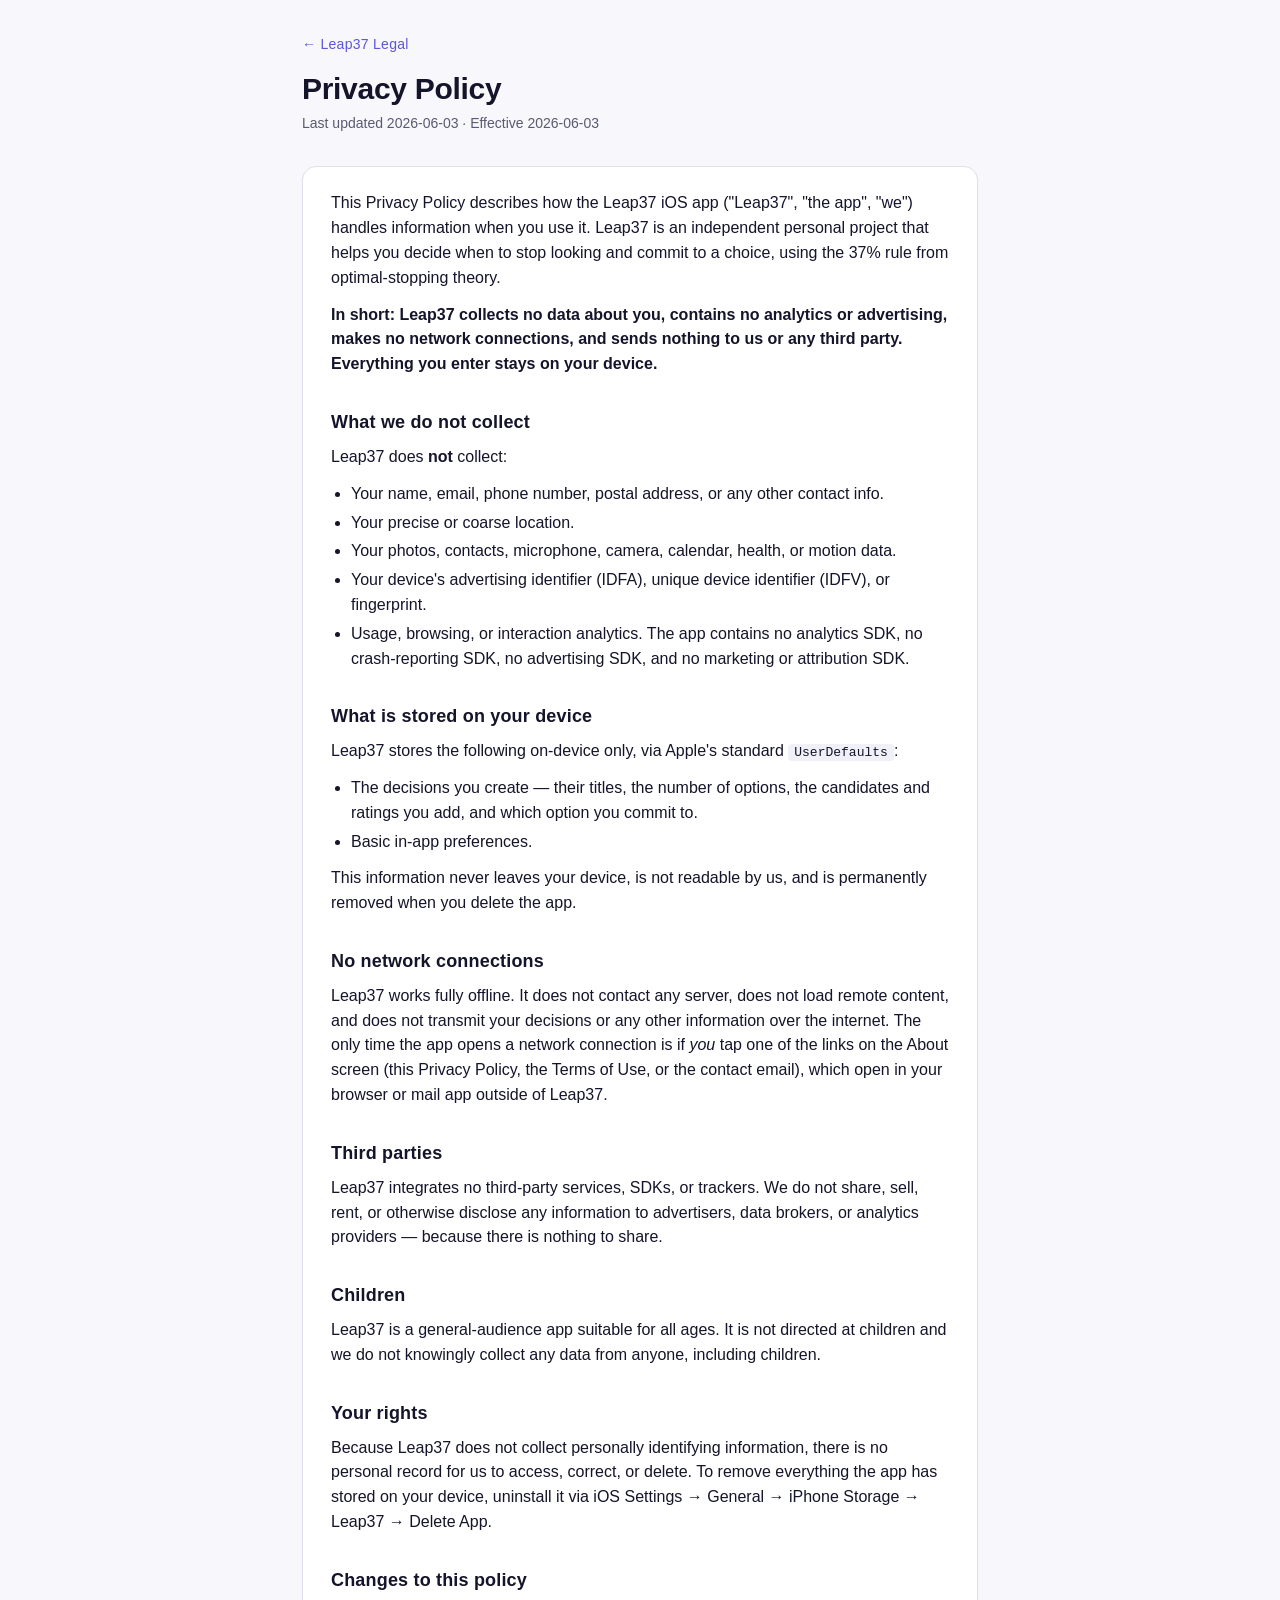
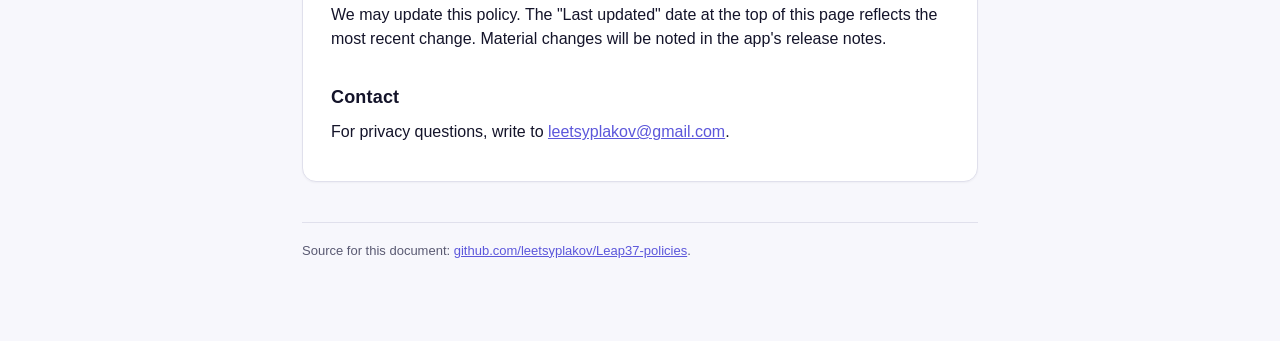
==== privacy.html @ d9da0608 "Leap37 legal: privacy policy and terms of use Static GitHub Pages site (privacy.html, terms.html) fo" ====
<!doctype html>
<html lang="en">
<head>
<meta charset="utf-8" />
<meta name="viewport" content="width=device-width, initial-scale=1" />
<title>Leap37 — Privacy Policy</title>
<link rel="stylesheet" href="style.css" />
</head>
<body>
<div class="wrap">
    <header>
        <a href="./">← Leap37 Legal</a>
        <h1>Privacy Policy</h1>
        <p class="lede">Last updated 2026-06-03 · Effective 2026-06-03</p>
    </header>

    <div class="card">
        <p>This Privacy Policy describes how the Leap37 iOS app ("Leap37", "the app", "we") handles
        information when you use it. Leap37 is an independent personal project that helps you decide when
        to stop looking and commit to a choice, using the 37% rule from optimal-stopping theory.</p>

        <p><strong>In short: Leap37 collects no data about you, contains no analytics or advertising,
        makes no network connections, and sends nothing to us or any third party. Everything you enter
        stays on your device.</strong></p>

        <h2>What we do not collect</h2>
        <p>Leap37 does <strong>not</strong> collect:</p>
        <ul>
            <li>Your name, email, phone number, postal address, or any other contact info.</li>
            <li>Your precise or coarse location.</li>
            <li>Your photos, contacts, microphone, camera, calendar, health, or motion data.</li>
            <li>Your device's advertising identifier (IDFA), unique device identifier (IDFV), or fingerprint.</li>
            <li>Usage, browsing, or interaction analytics. The app contains no analytics SDK,
                no crash-reporting SDK, no advertising SDK, and no marketing or attribution SDK.</li>
        </ul>

        <h2>What is stored on your device</h2>
        <p>Leap37 stores the following on-device only, via Apple's standard <code>UserDefaults</code>:</p>
        <ul>
            <li>The decisions you create — their titles, the number of options, the candidates and ratings
                you add, and which option you commit to.</li>
            <li>Basic in-app preferences.</li>
        </ul>
        <p>This information never leaves your device, is not readable by us, and is permanently removed
        when you delete the app.</p>

        <h2>No network connections</h2>
        <p>Leap37 works fully offline. It does not contact any server, does not load remote content,
        and does not transmit your decisions or any other information over the internet. The only time
        the app opens a network connection is if <em>you</em> tap one of the links on the About screen
        (this Privacy Policy, the Terms of Use, or the contact email), which open in your browser or
        mail app outside of Leap37.</p>

        <h2>Third parties</h2>
        <p>Leap37 integrates no third-party services, SDKs, or trackers. We do not share, sell, rent, or
        otherwise disclose any information to advertisers, data brokers, or analytics providers — because
        there is nothing to share.</p>

        <h2>Children</h2>
        <p>Leap37 is a general-audience app suitable for all ages. It is not directed at children and we
        do not knowingly collect any data from anyone, including children.</p>

        <h2>Your rights</h2>
        <p>Because Leap37 does not collect personally identifying information, there is no personal record
        for us to access, correct, or delete. To remove everything the app has stored on your device,
        uninstall it via iOS Settings → General → iPhone Storage → Leap37 → Delete App.</p>

        <h2>Changes to this policy</h2>
        <p>We may update this policy. The "Last updated" date at the top of this page reflects the most
        recent change. Material changes will be noted in the app's release notes.</p>

        <h2>Contact</h2>
        <p>For privacy questions, write to
        <a href="mailto:leetsyplakov@gmail.com">leetsyplakov@gmail.com</a>.</p>
    </div>

    <footer>
        Source for this document:
        <a href="https://github.com/leetsyplakov/Leap37-policies/blob/main/privacy.html" target="_blank" rel="noopener">github.com/leetsyplakov/Leap37-policies</a>.
    </footer>
</div>
</body>
</html>
---- style.css ----
:root {
    --bg: #f7f7fc;
    --card: #ffffff;
    --text: #14142a;
    --muted: #5a5a72;
    --accent: #5c57db;
    --border: #e0e0ec;
    --code-bg: #f0f0f8;
}

@media (prefers-color-scheme: dark) {
    :root {
        --bg: #101022;
        --card: #1a1a33;
        --text: #ececf6;
        --muted: #a3a3bd;
        --accent: #9c98ff;
        --border: #2c2c4a;
        --code-bg: #20203c;
    }
}

* { box-sizing: border-box; }
html { -webkit-text-size-adjust: 100%; }
body {
    margin: 0;
    background: var(--bg);
    color: var(--text);
    font: 16px/1.55 -apple-system, BlinkMacSystemFont, "SF Pro Text", Helvetica, Arial, sans-serif;
}
.wrap {
    max-width: 720px;
    margin: 0 auto;
    padding: 32px 22px 80px;
}
header {
    margin-bottom: 32px;
}
header a {
    color: var(--accent);
    text-decoration: none;
    font-size: 14px;
    letter-spacing: 0.02em;
}
h1 {
    font-size: 30px;
    line-height: 1.2;
    margin: 14px 0 6px;
    letter-spacing: -0.01em;
}
.lede {
    color: var(--muted);
    margin: 0 0 28px;
    font-size: 14px;
}
h2 {
    font-size: 18px;
    margin: 32px 0 8px;
    letter-spacing: 0.01em;
}
p, ul { margin: 0 0 12px; }
ul { padding-left: 20px; }
li { margin: 4px 0; }
a { color: var(--accent); }
strong { color: var(--text); }
.card {
    background: var(--card);
    border: 1px solid var(--border);
    border-radius: 14px;
    padding: 24px 28px;
    box-shadow: 0 1px 2px rgba(20, 20, 42, 0.04);
}
code {
    background: var(--code-bg);
    padding: 1px 6px;
    border-radius: 4px;
    font: 13px/1.5 "SF Mono", Menlo, monospace;
}
footer {
    margin-top: 40px;
    padding-top: 18px;
    border-top: 1px solid var(--border);
    color: var(--muted);
    font-size: 13px;
}
footer a { color: var(--accent); }
.list-card {
    display: block;
    padding: 18px 22px;
    margin-top: 14px;
    background: var(--card);
    border: 1px solid var(--border);
    border-radius: 12px;
    text-decoration: none;
    color: var(--text);
    transition: transform 0.1s ease, box-shadow 0.1s ease;
}
.list-card:hover {
    transform: translateY(-1px);
    box-shadow: 0 4px 14px rgba(92, 87, 219, 0.12);
}
.list-card h3 { margin: 0 0 4px; font-size: 17px; color: var(--accent); }
.list-card p  { margin: 0; color: var(--muted); font-size: 14px; }
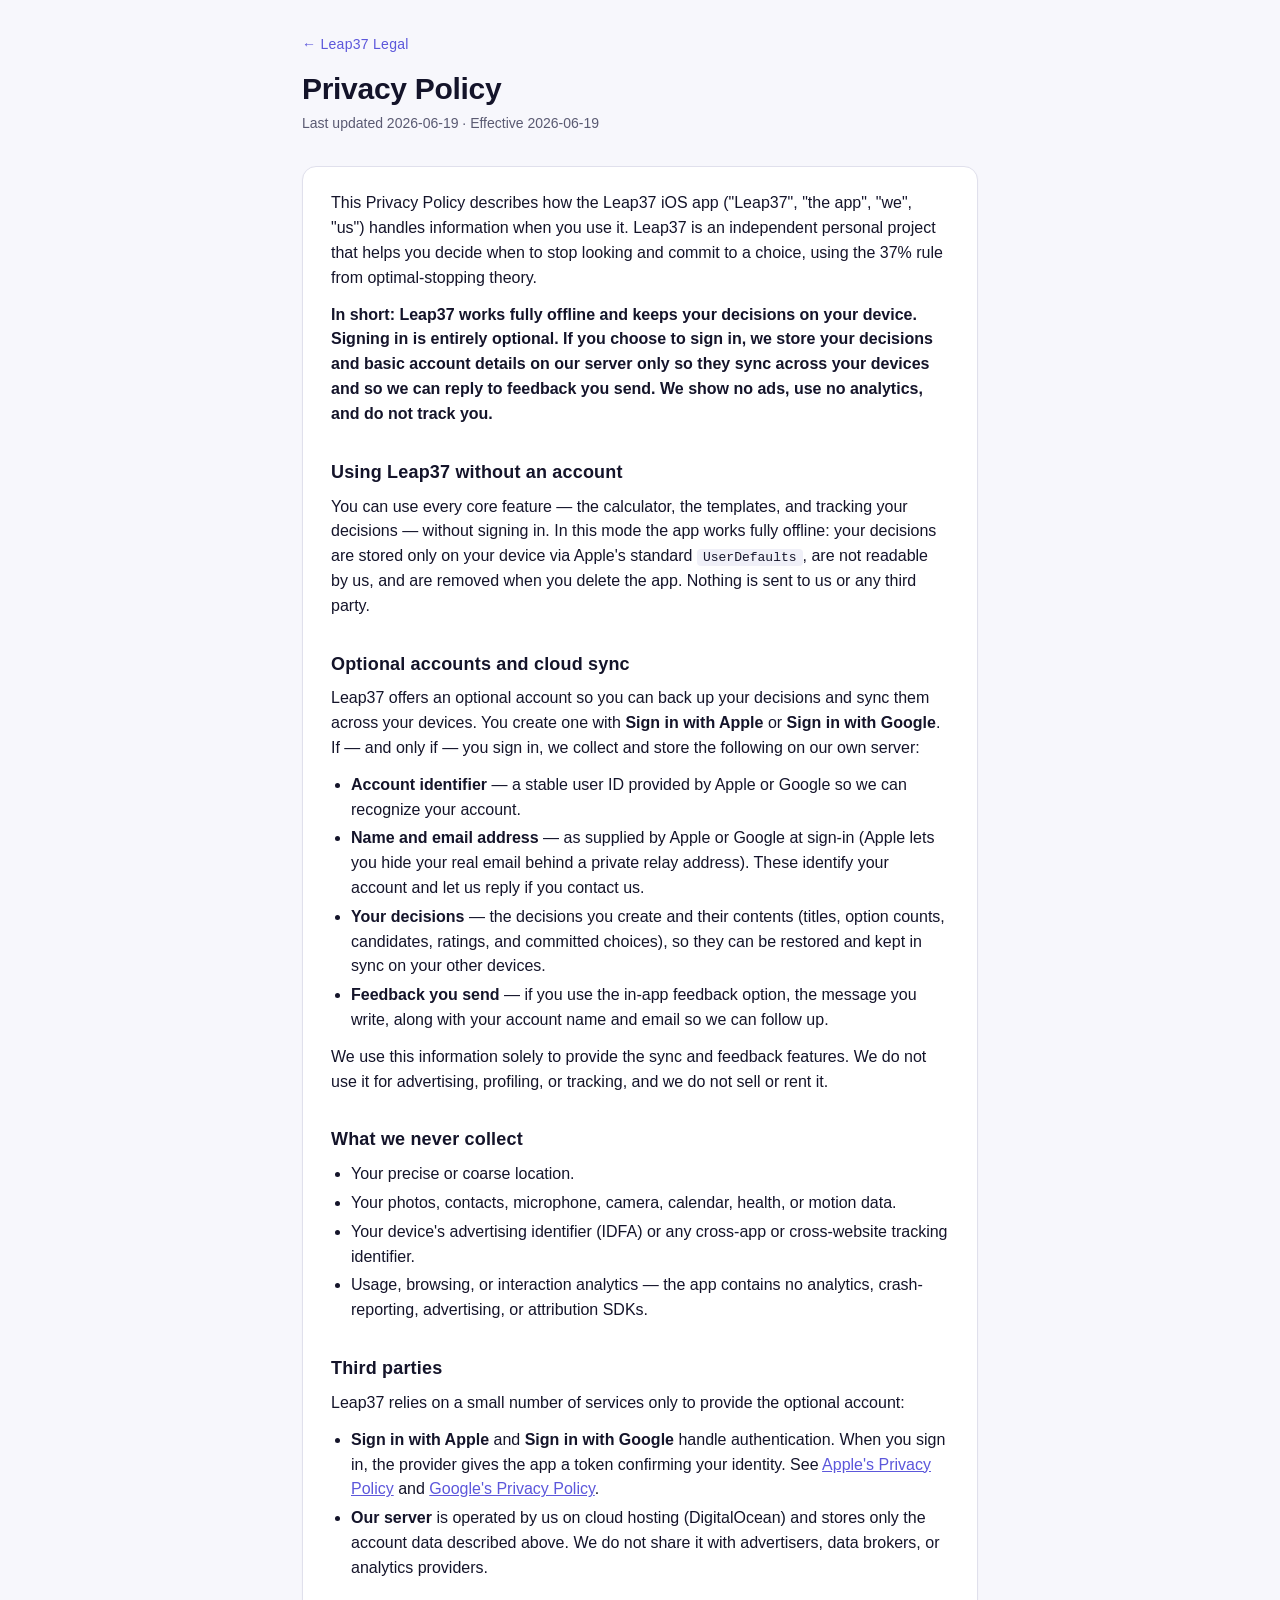
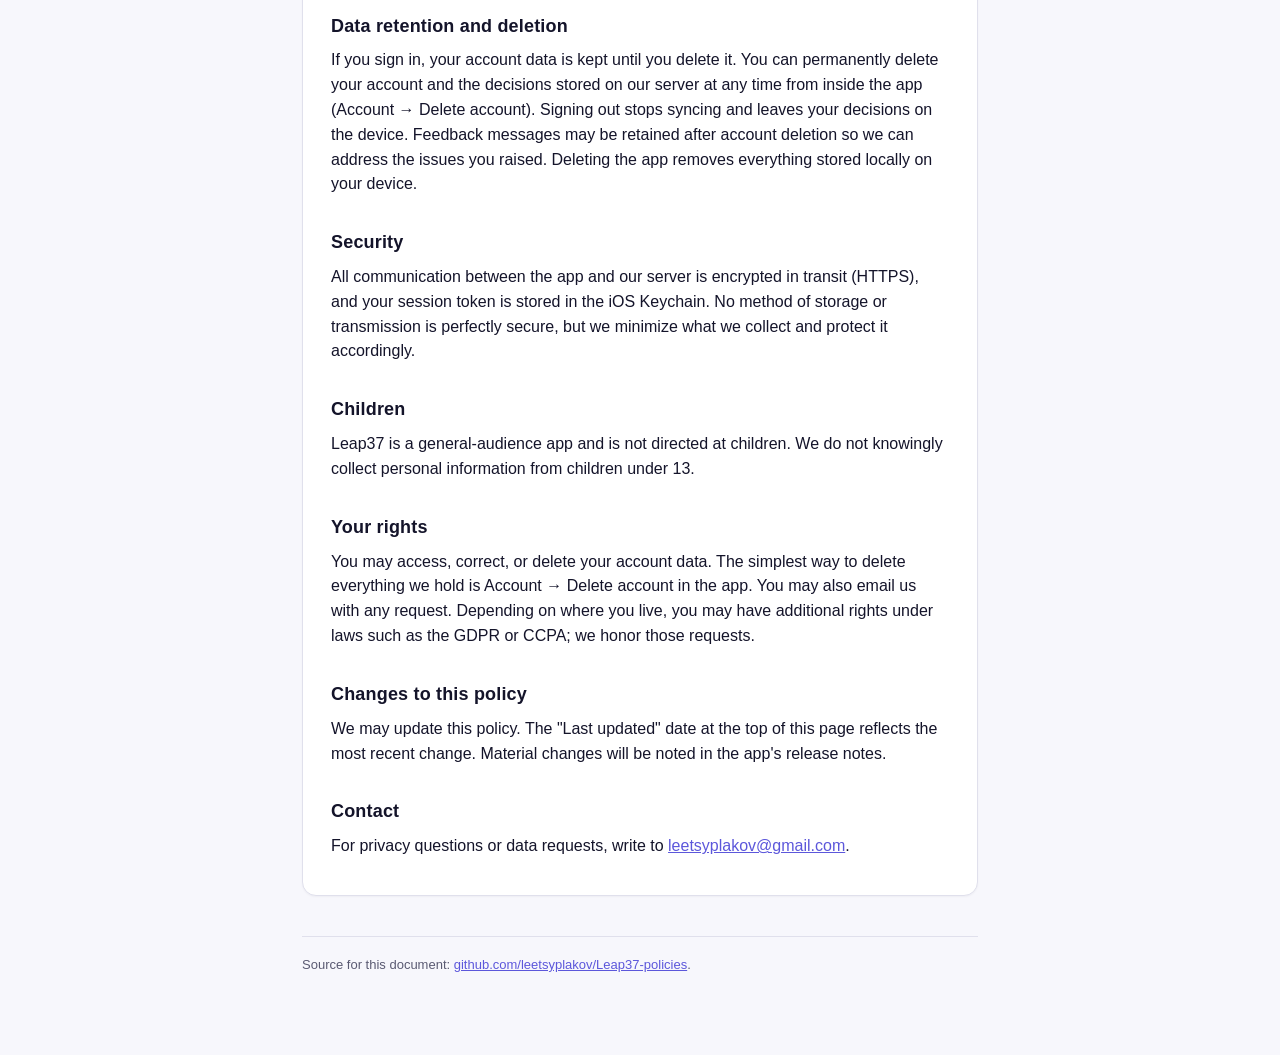
==== commit ff6f8537: "Update policies for optional accounts, cloud sync & feedback Leap37 now offers optional Sign in with" ====
--- a/privacy.html
+++ b/privacy.html
@@ -11,66 +11,94 @@
     <header>
         <a href="./">← Leap37 Legal</a>
         <h1>Privacy Policy</h1>
-        <p class="lede">Last updated 2026-06-03 · Effective 2026-06-03</p>
+        <p class="lede">Last updated 2026-06-19 · Effective 2026-06-19</p>
     </header>
 
     <div class="card">
-        <p>This Privacy Policy describes how the Leap37 iOS app ("Leap37", "the app", "we") handles
+        <p>This Privacy Policy describes how the Leap37 iOS app ("Leap37", "the app", "we", "us") handles
         information when you use it. Leap37 is an independent personal project that helps you decide when
         to stop looking and commit to a choice, using the 37% rule from optimal-stopping theory.</p>
 
-        <p><strong>In short: Leap37 collects no data about you, contains no analytics or advertising,
-        makes no network connections, and sends nothing to us or any third party. Everything you enter
-        stays on your device.</strong></p>
+        <p><strong>In short: Leap37 works fully offline and keeps your decisions on your device. Signing in
+        is entirely optional. If you choose to sign in, we store your decisions and basic account details on
+        our server only so they sync across your devices and so we can reply to feedback you send. We show
+        no ads, use no analytics, and do not track you.</strong></p>
 
-        <h2>What we do not collect</h2>
-        <p>Leap37 does <strong>not</strong> collect:</p>
+        <h2>Using Leap37 without an account</h2>
+        <p>You can use every core feature — the calculator, the templates, and tracking your decisions —
+        without signing in. In this mode the app works fully offline: your decisions are stored only on your
+        device via Apple's standard <code>UserDefaults</code>, are not readable by us, and are removed when
+        you delete the app. Nothing is sent to us or any third party.</p>
+
+        <h2>Optional accounts and cloud sync</h2>
+        <p>Leap37 offers an optional account so you can back up your decisions and sync them across your
+        devices. You create one with <strong>Sign in with Apple</strong> or <strong>Sign in with Google</strong>.
+        If — and only if — you sign in, we collect and store the following on our own server:</p>
         <ul>
-            <li>Your name, email, phone number, postal address, or any other contact info.</li>
+            <li><strong>Account identifier</strong> — a stable user ID provided by Apple or Google so we can
+                recognize your account.</li>
+            <li><strong>Name and email address</strong> — as supplied by Apple or Google at sign-in (Apple
+                lets you hide your real email behind a private relay address). These identify your account and
+                let us reply if you contact us.</li>
+            <li><strong>Your decisions</strong> — the decisions you create and their contents (titles, option
+                counts, candidates, ratings, and committed choices), so they can be restored and kept in sync
+                on your other devices.</li>
+            <li><strong>Feedback you send</strong> — if you use the in-app feedback option, the message you
+                write, along with your account name and email so we can follow up.</li>
+        </ul>
+        <p>We use this information solely to provide the sync and feedback features. We do not use it for
+        advertising, profiling, or tracking, and we do not sell or rent it.</p>
+
+        <h2>What we never collect</h2>
+        <ul>
             <li>Your precise or coarse location.</li>
             <li>Your photos, contacts, microphone, camera, calendar, health, or motion data.</li>
-            <li>Your device's advertising identifier (IDFA), unique device identifier (IDFV), or fingerprint.</li>
-            <li>Usage, browsing, or interaction analytics. The app contains no analytics SDK,
-                no crash-reporting SDK, no advertising SDK, and no marketing or attribution SDK.</li>
+            <li>Your device's advertising identifier (IDFA) or any cross-app or cross-website tracking
+                identifier.</li>
+            <li>Usage, browsing, or interaction analytics — the app contains no analytics, crash-reporting,
+                advertising, or attribution SDKs.</li>
         </ul>
 
-        <h2>What is stored on your device</h2>
-        <p>Leap37 stores the following on-device only, via Apple's standard <code>UserDefaults</code>:</p>
+        <h2>Third parties</h2>
+        <p>Leap37 relies on a small number of services only to provide the optional account:</p>
         <ul>
-            <li>The decisions you create — their titles, the number of options, the candidates and ratings
-                you add, and which option you commit to.</li>
-            <li>Basic in-app preferences.</li>
+            <li><strong>Sign in with Apple</strong> and <strong>Sign in with Google</strong> handle
+                authentication. When you sign in, the provider gives the app a token confirming your identity.
+                See
+                <a href="https://www.apple.com/legal/privacy/" target="_blank" rel="noopener">Apple's Privacy Policy</a> and
+                <a href="https://policies.google.com/privacy" target="_blank" rel="noopener">Google's Privacy Policy</a>.</li>
+            <li><strong>Our server</strong> is operated by us on cloud hosting (DigitalOcean) and stores only
+                the account data described above. We do not share it with advertisers, data brokers, or
+                analytics providers.</li>
         </ul>
-        <p>This information never leaves your device, is not readable by us, and is permanently removed
-        when you delete the app.</p>
 
-        <h2>No network connections</h2>
-        <p>Leap37 works fully offline. It does not contact any server, does not load remote content,
-        and does not transmit your decisions or any other information over the internet. The only time
-        the app opens a network connection is if <em>you</em> tap one of the links on the About screen
-        (this Privacy Policy, the Terms of Use, or the contact email), which open in your browser or
-        mail app outside of Leap37.</p>
+        <h2>Data retention and deletion</h2>
+        <p>If you sign in, your account data is kept until you delete it. You can permanently delete your
+        account and the decisions stored on our server at any time from inside the app
+        (Account → Delete account). Signing out stops syncing and leaves your decisions on the device.
+        Feedback messages may be retained after account deletion so we can address the issues you raised.
+        Deleting the app removes everything stored locally on your device.</p>
 
-        <h2>Third parties</h2>
-        <p>Leap37 integrates no third-party services, SDKs, or trackers. We do not share, sell, rent, or
-        otherwise disclose any information to advertisers, data brokers, or analytics providers — because
-        there is nothing to share.</p>
+        <h2>Security</h2>
+        <p>All communication between the app and our server is encrypted in transit (HTTPS), and your session
+        token is stored in the iOS Keychain. No method of storage or transmission is perfectly secure, but we
+        minimize what we collect and protect it accordingly.</p>
 
         <h2>Children</h2>
-        <p>Leap37 is a general-audience app suitable for all ages. It is not directed at children and we
-        do not knowingly collect any data from anyone, including children.</p>
+        <p>Leap37 is a general-audience app and is not directed at children. We do not knowingly collect
+        personal information from children under 13.</p>
 
         <h2>Your rights</h2>
-        <p>Because Leap37 does not collect personally identifying information, there is no personal record
-        for us to access, correct, or delete. To remove everything the app has stored on your device,
-        uninstall it via iOS Settings → General → iPhone Storage → Leap37 → Delete App.</p>
+        <p>You may access, correct, or delete your account data. The simplest way to delete everything we hold
+        is Account → Delete account in the app. You may also email us with any request. Depending on where you
+        live, you may have additional rights under laws such as the GDPR or CCPA; we honor those requests.</p>
 
         <h2>Changes to this policy</h2>
-        <p>We may update this policy. The "Last updated" date at the top of this page reflects the most
-        recent change. Material changes will be noted in the app's release notes.</p>
+        <p>We may update this policy. The "Last updated" date at the top of this page reflects the most recent
+        change. Material changes will be noted in the app's release notes.</p>
 
         <h2>Contact</h2>
-        <p>For privacy questions, write to
+        <p>For privacy questions or data requests, write to
         <a href="mailto:leetsyplakov@gmail.com">leetsyplakov@gmail.com</a>.</p>
     </div>
 
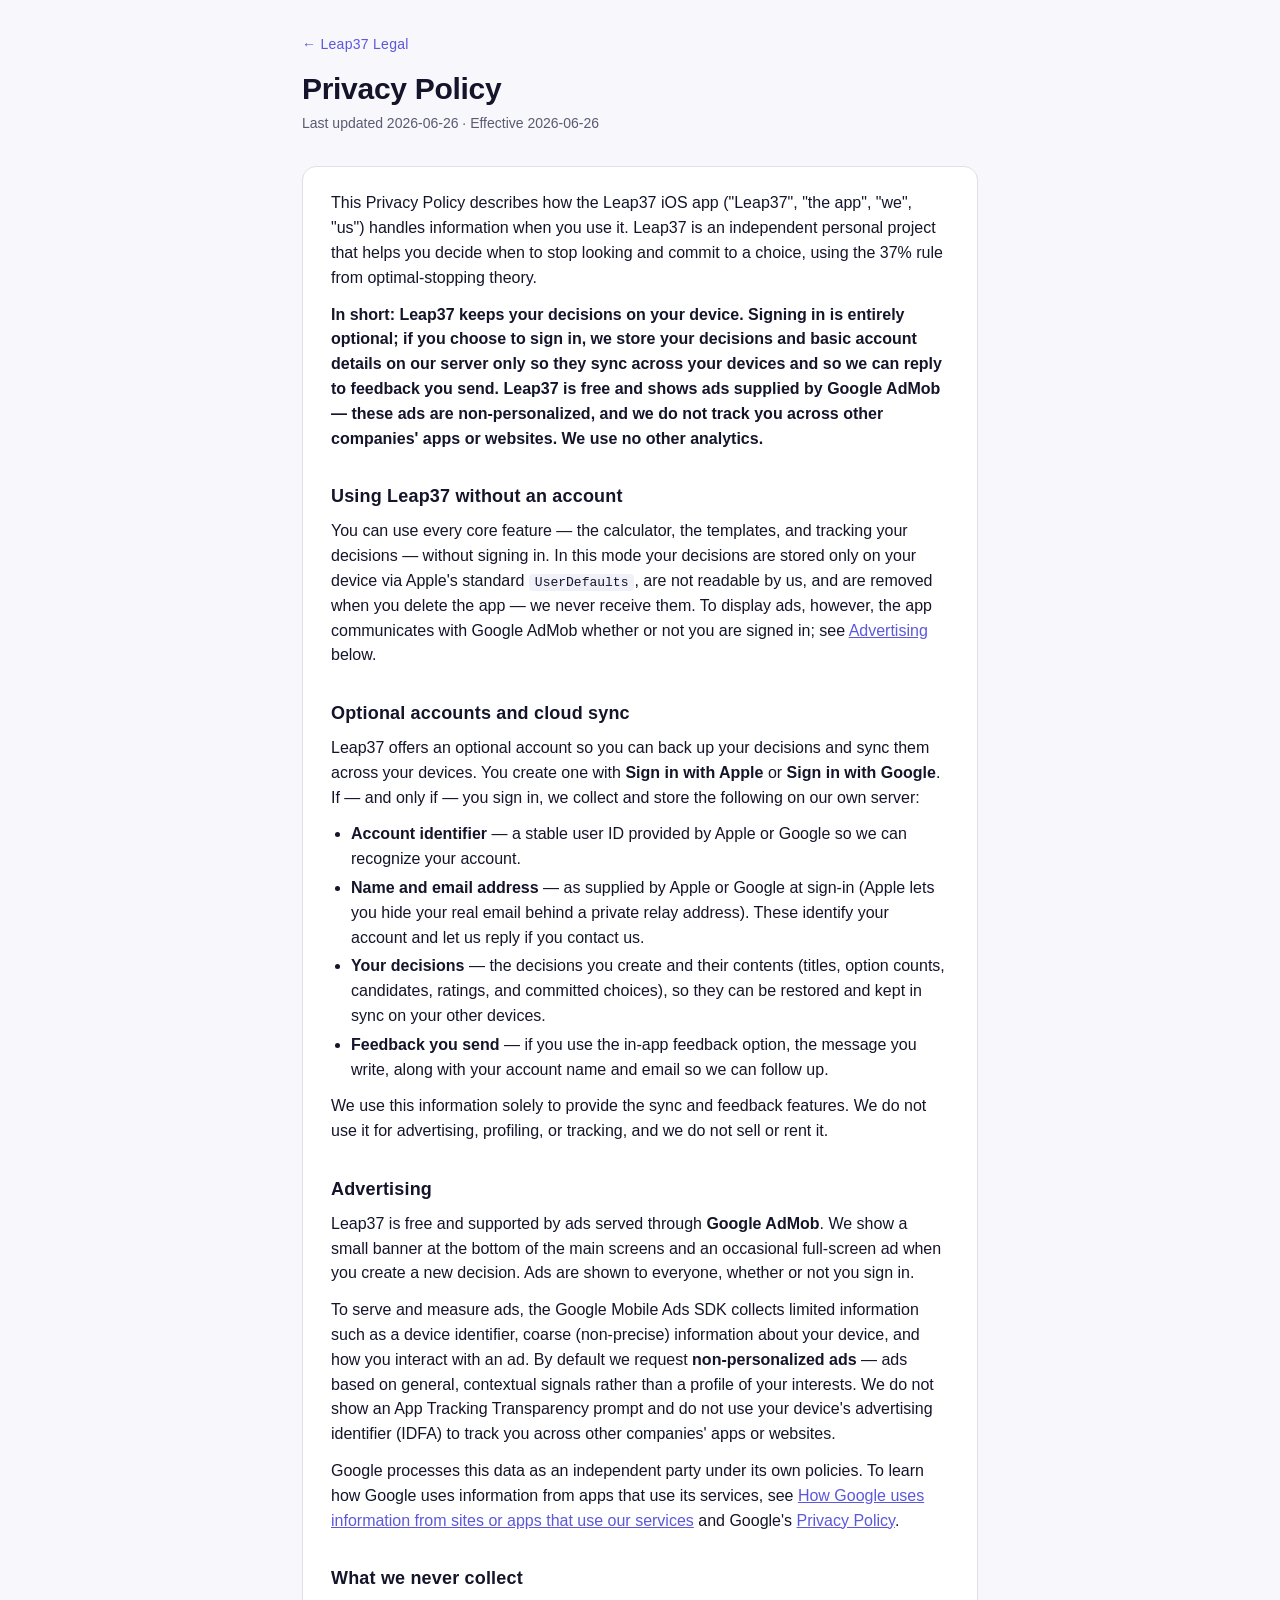
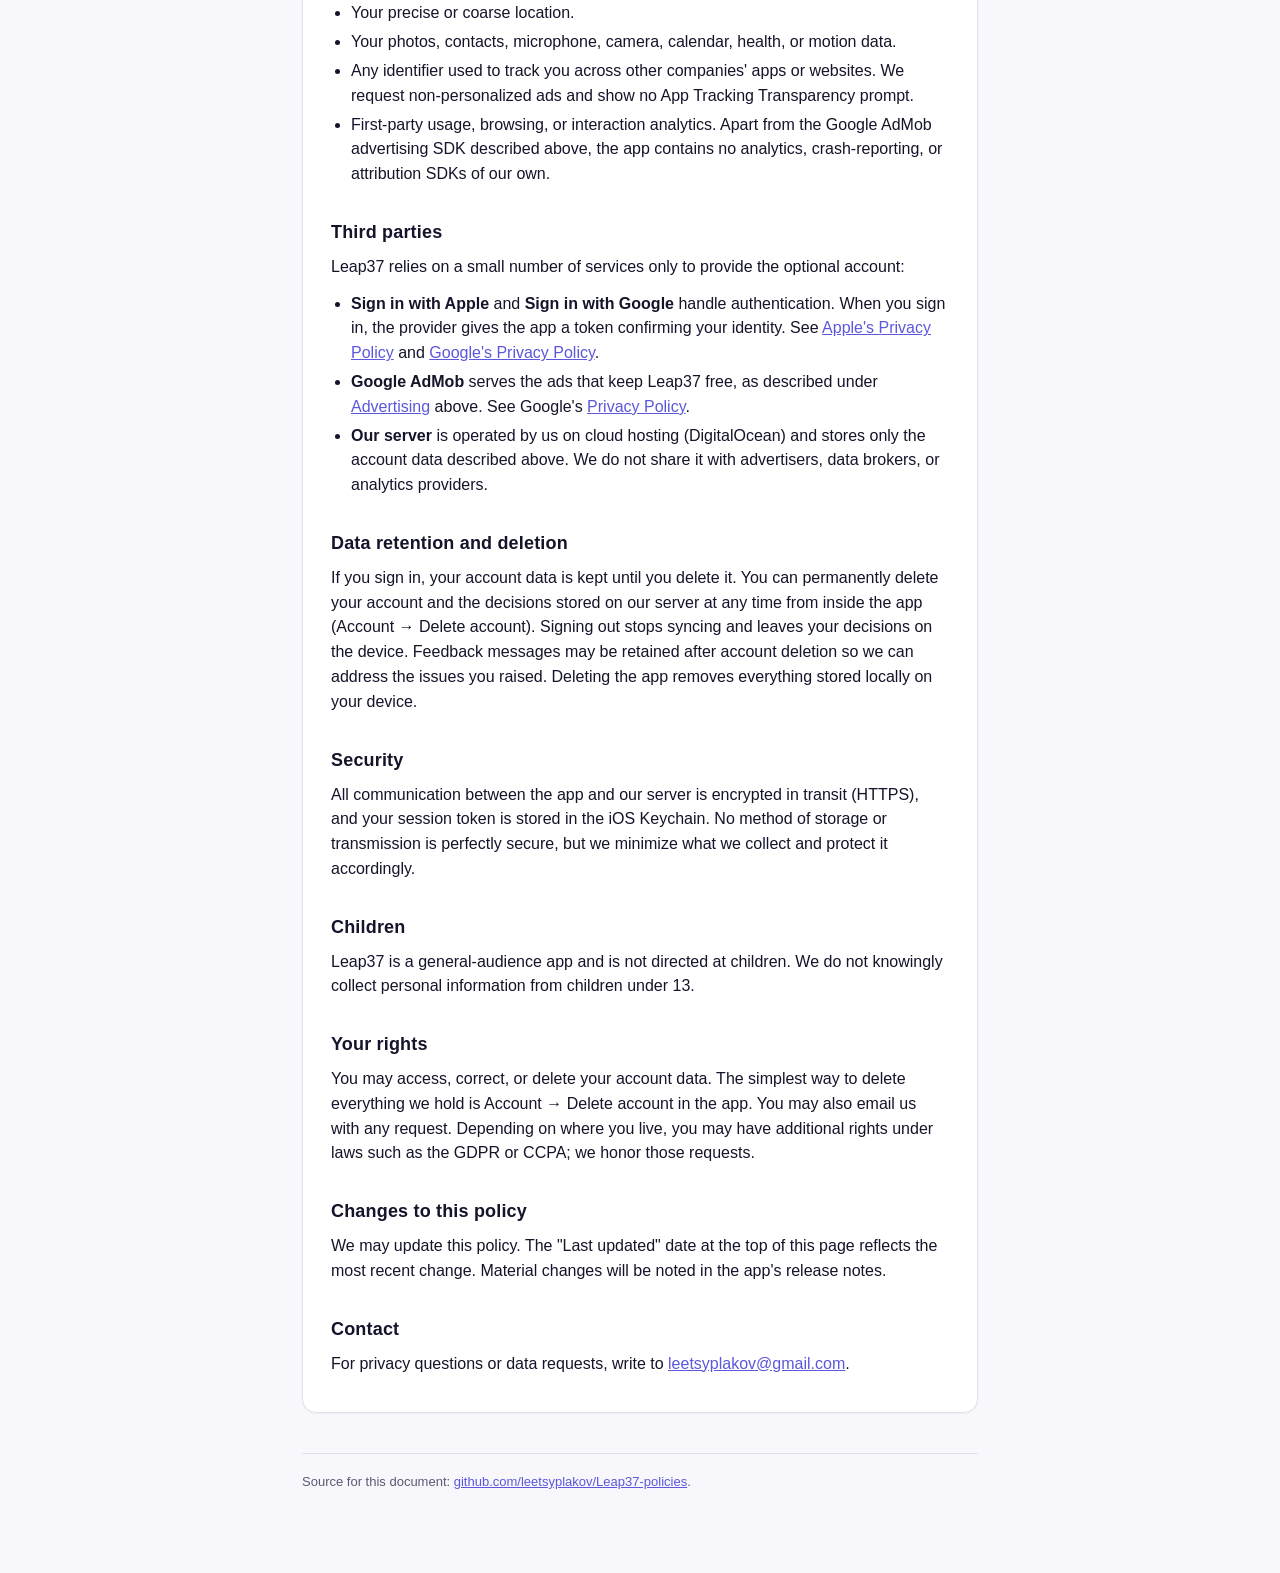
==== commit 0848c32e: "Disclose AdMob ads (v1.3) across policies + submission kit Leap37 1.3 introduces Google AdMob ads, s" ====
--- a/privacy.html
+++ b/privacy.html
@@ -11,7 +11,7 @@
     <header>
         <a href="./">← Leap37 Legal</a>
         <h1>Privacy Policy</h1>
-        <p class="lede">Last updated 2026-06-19 · Effective 2026-06-19</p>
+        <p class="lede">Last updated 2026-06-26 · Effective 2026-06-26</p>
     </header>
 
     <div class="card">
@@ -19,16 +19,18 @@
         information when you use it. Leap37 is an independent personal project that helps you decide when
         to stop looking and commit to a choice, using the 37% rule from optimal-stopping theory.</p>
 
-        <p><strong>In short: Leap37 works fully offline and keeps your decisions on your device. Signing in
-        is entirely optional. If you choose to sign in, we store your decisions and basic account details on
-        our server only so they sync across your devices and so we can reply to feedback you send. We show
-        no ads, use no analytics, and do not track you.</strong></p>
+        <p><strong>In short: Leap37 keeps your decisions on your device. Signing in is entirely optional; if
+        you choose to sign in, we store your decisions and basic account details on our server only so they
+        sync across your devices and so we can reply to feedback you send. Leap37 is free and shows ads
+        supplied by Google AdMob — these ads are non-personalized, and we do not track you across other
+        companies' apps or websites. We use no other analytics.</strong></p>
 
         <h2>Using Leap37 without an account</h2>
         <p>You can use every core feature — the calculator, the templates, and tracking your decisions —
-        without signing in. In this mode the app works fully offline: your decisions are stored only on your
-        device via Apple's standard <code>UserDefaults</code>, are not readable by us, and are removed when
-        you delete the app. Nothing is sent to us or any third party.</p>
+        without signing in. In this mode your decisions are stored only on your device via Apple's standard
+        <code>UserDefaults</code>, are not readable by us, and are removed when you delete the app — we never
+        receive them. To display ads, however, the app communicates with Google AdMob whether or not you are
+        signed in; see <a href="#advertising">Advertising</a> below.</p>
 
         <h2>Optional accounts and cloud sync</h2>
         <p>Leap37 offers an optional account so you can back up your decisions and sync them across your
@@ -49,14 +51,30 @@
         <p>We use this information solely to provide the sync and feedback features. We do not use it for
         advertising, profiling, or tracking, and we do not sell or rent it.</p>
 
+        <h2 id="advertising">Advertising</h2>
+        <p>Leap37 is free and supported by ads served through <strong>Google AdMob</strong>. We show a small
+        banner at the bottom of the main screens and an occasional full-screen ad when you create a new
+        decision. Ads are shown to everyone, whether or not you sign in.</p>
+        <p>To serve and measure ads, the Google Mobile Ads SDK collects limited information such as a device
+        identifier, coarse (non-precise) information about your device, and how you interact with an ad. By
+        default we request <strong>non-personalized ads</strong> — ads based on general, contextual signals
+        rather than a profile of your interests. We do not show an App Tracking Transparency prompt and do not
+        use your device's advertising identifier (IDFA) to track you across other companies' apps or websites.</p>
+        <p>Google processes this data as an independent party under its own policies. To learn how Google uses
+        information from apps that use its services, see
+        <a href="https://policies.google.com/technologies/partner-sites" target="_blank" rel="noopener">How Google
+        uses information from sites or apps that use our services</a> and Google's
+        <a href="https://policies.google.com/privacy" target="_blank" rel="noopener">Privacy Policy</a>.</p>
+
         <h2>What we never collect</h2>
         <ul>
             <li>Your precise or coarse location.</li>
             <li>Your photos, contacts, microphone, camera, calendar, health, or motion data.</li>
-            <li>Your device's advertising identifier (IDFA) or any cross-app or cross-website tracking
-                identifier.</li>
-            <li>Usage, browsing, or interaction analytics — the app contains no analytics, crash-reporting,
-                advertising, or attribution SDKs.</li>
+            <li>Any identifier used to track you across other companies' apps or websites. We request
+                non-personalized ads and show no App Tracking Transparency prompt.</li>
+            <li>First-party usage, browsing, or interaction analytics. Apart from the Google AdMob advertising
+                SDK described above, the app contains no analytics, crash-reporting, or attribution SDKs of
+                our own.</li>
         </ul>
 
         <h2>Third parties</h2>
@@ -67,6 +85,9 @@
                 See
                 <a href="https://www.apple.com/legal/privacy/" target="_blank" rel="noopener">Apple's Privacy Policy</a> and
                 <a href="https://policies.google.com/privacy" target="_blank" rel="noopener">Google's Privacy Policy</a>.</li>
+            <li><strong>Google AdMob</strong> serves the ads that keep Leap37 free, as described under
+                <a href="#advertising">Advertising</a> above. See Google's
+                <a href="https://policies.google.com/privacy" target="_blank" rel="noopener">Privacy Policy</a>.</li>
             <li><strong>Our server</strong> is operated by us on cloud hosting (DigitalOcean) and stores only
                 the account data described above. We do not share it with advertisers, data brokers, or
                 analytics providers.</li>
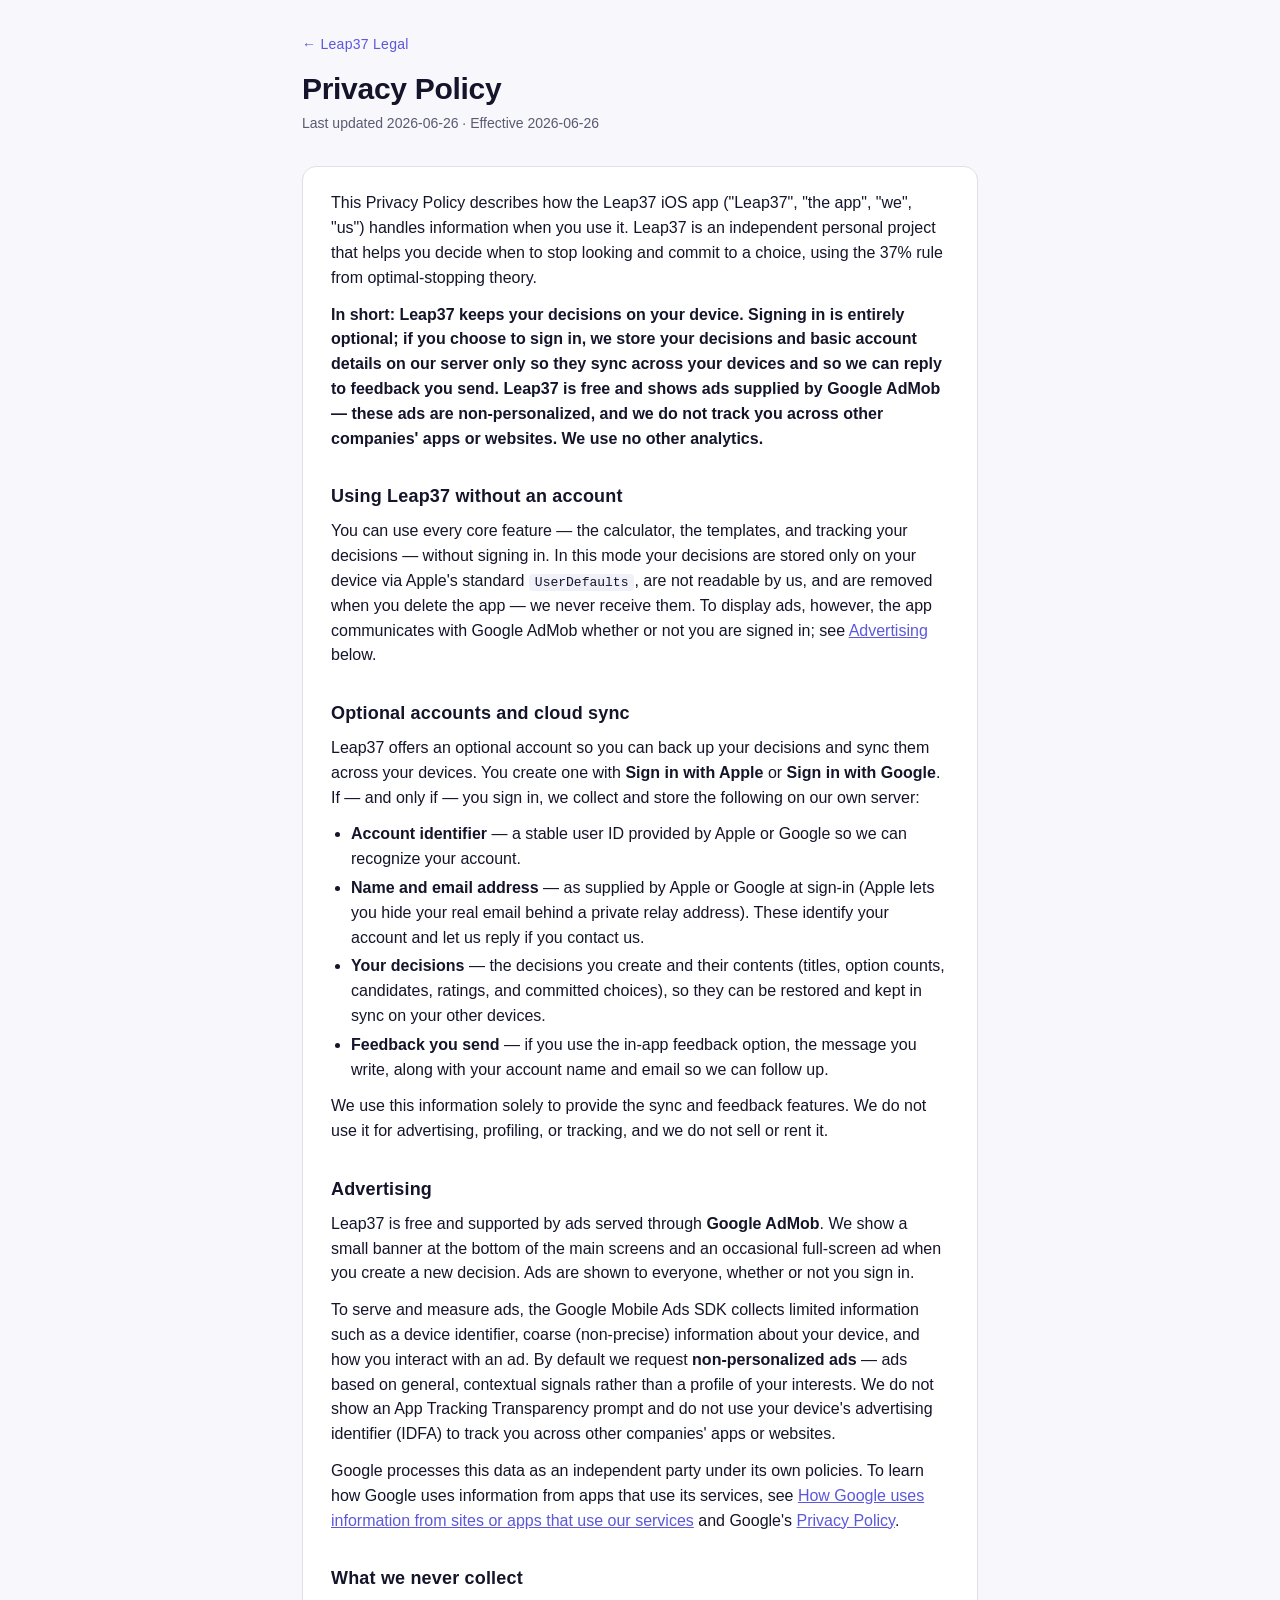
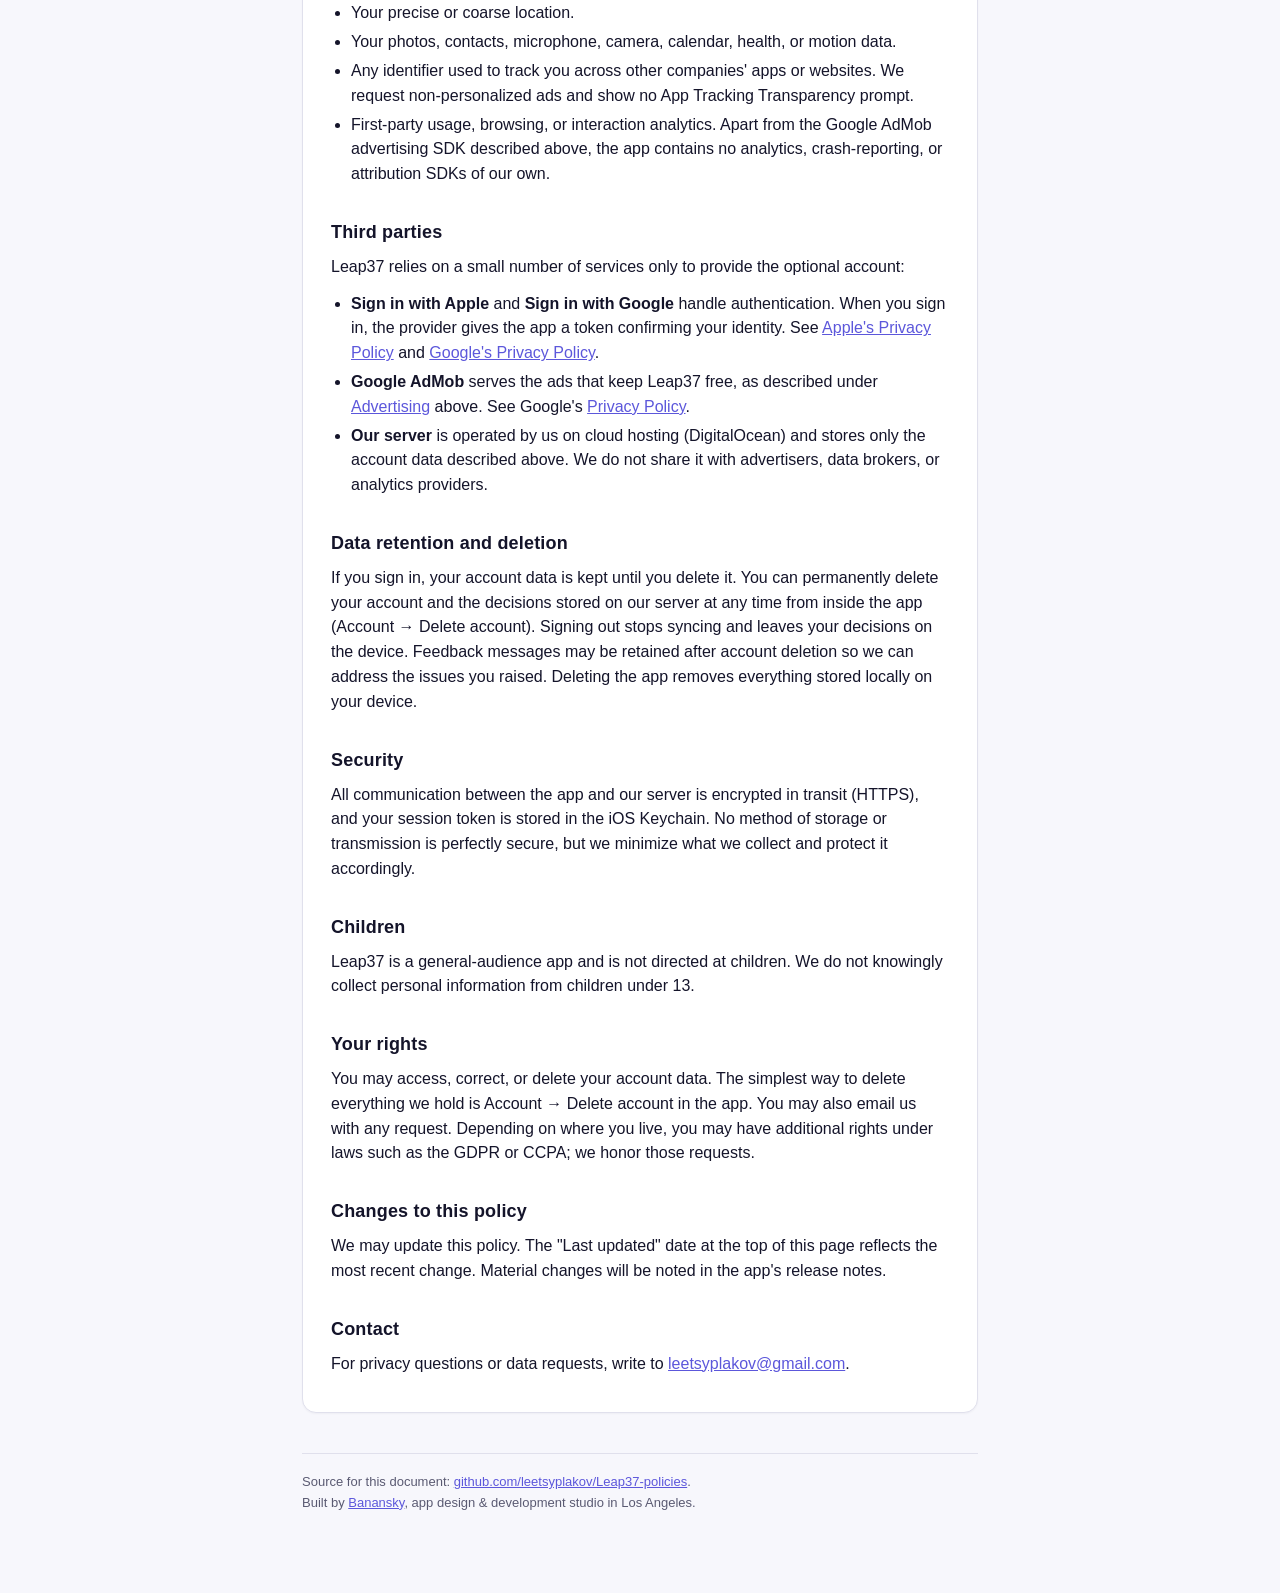
==== commit 87c49a5e: "Footer: link to Banansky (app studio behind the app)" ====
--- a/privacy.html
+++ b/privacy.html
@@ -126,6 +126,8 @@
     <footer>
         Source for this document:
         <a href="https://github.com/leetsyplakov/Leap37-policies/blob/main/privacy.html" target="_blank" rel="noopener">github.com/leetsyplakov/Leap37-policies</a>.
+    
+        <br>Built by <a href="https://banansky.com/">Banansky</a>, app design &amp; development studio in Los Angeles.
     </footer>
 </div>
 </body>
